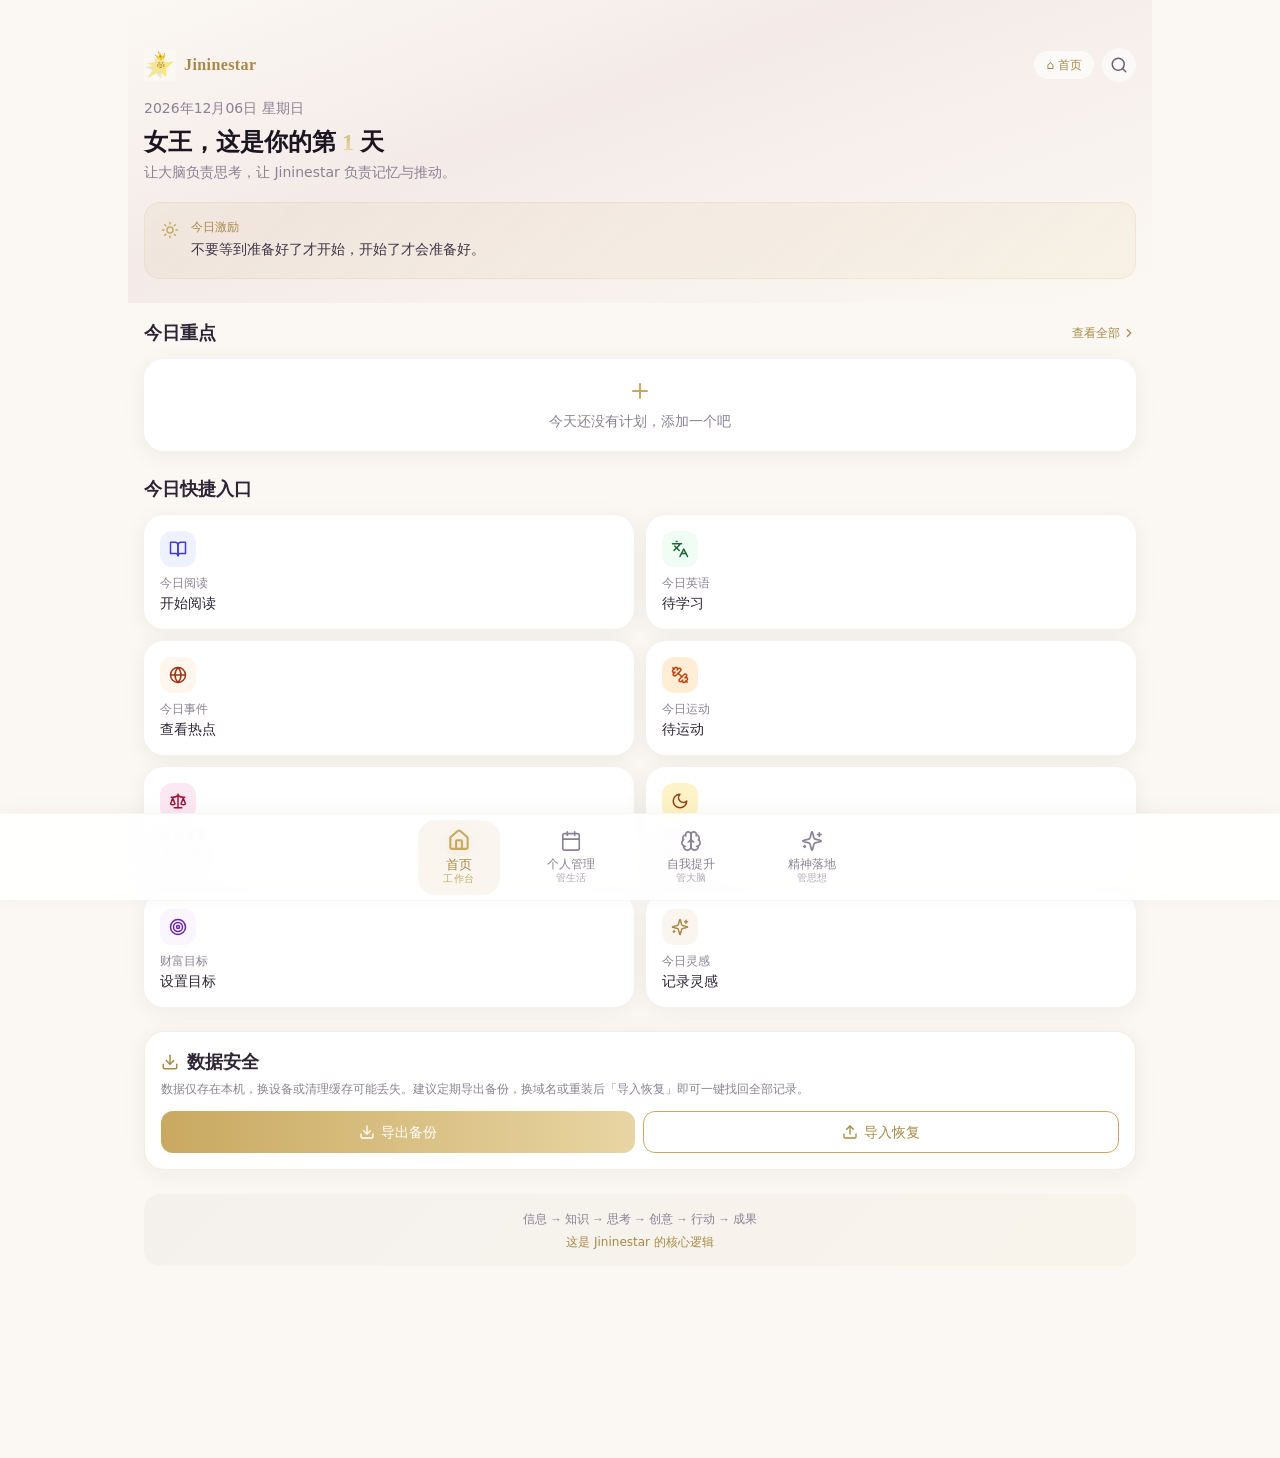
==== index.html @ ef62e043 "deploy: 替换 Logo.jsx 为自绘皇冠星星 PNG (dist-r33)" ====
<!DOCTYPE html>
<html lang="zh-CN">
  <head>
    <meta charset="UTF-8" />
    <link rel="icon" type="image/png" href="./favicon-32.png" />
    <link rel="apple-touch-icon" href="./apple-touch-icon.png" />
    <link rel="manifest" href="./manifest.json" />
    <meta name="viewport" content="width=device-width, initial-scale=1.0, maximum-scale=1.0, user-scalable=no, viewport-fit=cover" />
    <meta name="theme-color" content="#FBF8F3" />
    <meta name="background-color" content="#FBF8F3" />
    <meta name="apple-mobile-web-app-capable" content="yes" />
    <meta name="apple-mobile-web-app-status-bar-style" content="default" />
    <meta name="apple-mobile-web-app-title" content="Jininestar" />
    <meta name="mobile-web-app-capable" content="yes" />
    <meta name="application-name" content="Jininestar" />
    <meta name="description" content="个人大脑与生活管理工作台" />
    <link rel="apple-touch-startup-image" href="./apple-splash-1290-2796.png" media="(device-width: 430px) and (device-height: 932px) and (-webkit-device-pixel-ratio: 3) and (orientation: portrait)" />
    <link rel="apple-touch-startup-image" href="./apple-splash-1179-2556.png" media="(device-width: 393px) and (device-height: 852px) and (-webkit-device-pixel-ratio: 3) and (orientation: portrait)" />
    <link rel="apple-touch-startup-image" href="./apple-splash-1170-2532.png" media="(device-width: 390px) and (device-height: 844px) and (-webkit-device-pixel-ratio: 3) and (orientation: portrait)" />
    <link rel="apple-touch-startup-image" href="./apple-splash-1125-2436.png" media="(device-width: 375px) and (device-height: 812px) and (-webkit-device-pixel-ratio: 3) and (orientation: portrait)" />
    <link rel="apple-touch-startup-image" href="./apple-splash-750-1334.png" media="(device-width: 375px) and (device-height: 667px) and (-webkit-device-pixel-ratio: 2) and (orientation: portrait)" />
    <link rel="apple-touch-startup-image" href="./apple-splash-1242-2208.png" media="(device-width: 414px) and (device-height: 736px) and (-webkit-device-pixel-ratio: 3) and (orientation: portrait)" />
    <title>Jininestar | 个人大脑与生活管理工作台</title>
    <script type="module" crossorigin src="./assets/index-B7rKmwyx.js"></script>
    <link rel="stylesheet" crossorigin href="./assets/index-ClsYnGyh.css">
  </head>
  <body>
    <div id="root"></div>
  </body>
</html>
---- assets/index-ClsYnGyh.css ----
*,:before,:after{--tw-border-spacing-x: 0;--tw-border-spacing-y: 0;--tw-translate-x: 0;--tw-translate-y: 0;--tw-rotate: 0;--tw-skew-x: 0;--tw-skew-y: 0;--tw-scale-x: 1;--tw-scale-y: 1;--tw-pan-x: ;--tw-pan-y: ;--tw-pinch-zoom: ;--tw-scroll-snap-strictness: proximity;--tw-gradient-from-position: ;--tw-gradient-via-position: ;--tw-gradient-to-position: ;--tw-ordinal: ;--tw-slashed-zero: ;--tw-numeric-figure: ;--tw-numeric-spacing: ;--tw-numeric-fraction: ;--tw-ring-inset: ;--tw-ring-offset-width: 0px;--tw-ring-offset-color: #fff;--tw-ring-color: rgb(59 130 246 / .5);--tw-ring-offset-shadow: 0 0 #0000;--tw-ring-shadow: 0 0 #0000;--tw-shadow: 0 0 #0000;--tw-shadow-colored: 0 0 #0000;--tw-blur: ;--tw-brightness: ;--tw-contrast: ;--tw-grayscale: ;--tw-hue-rotate: ;--tw-invert: ;--tw-saturate: ;--tw-sepia: ;--tw-drop-shadow: ;--tw-backdrop-blur: ;--tw-backdrop-brightness: ;--tw-backdrop-contrast: ;--tw-backdrop-grayscale: ;--tw-backdrop-hue-rotate: ;--tw-backdrop-invert: ;--tw-backdrop-opacity: ;--tw-backdrop-saturate: ;--tw-backdrop-sepia: ;--tw-contain-size: ;--tw-contain-layout: ;--tw-contain-paint: ;--tw-contain-style: }::backdrop{--tw-border-spacing-x: 0;--tw-border-spacing-y: 0;--tw-translate-x: 0;--tw-translate-y: 0;--tw-rotate: 0;--tw-skew-x: 0;--tw-skew-y: 0;--tw-scale-x: 1;--tw-scale-y: 1;--tw-pan-x: ;--tw-pan-y: ;--tw-pinch-zoom: ;--tw-scroll-snap-strictness: proximity;--tw-gradient-from-position: ;--tw-gradient-via-position: ;--tw-gradient-to-position: ;--tw-ordinal: ;--tw-slashed-zero: ;--tw-numeric-figure: ;--tw-numeric-spacing: ;--tw-numeric-fraction: ;--tw-ring-inset: ;--tw-ring-offset-width: 0px;--tw-ring-offset-color: #fff;--tw-ring-color: rgb(59 130 246 / .5);--tw-ring-offset-shadow: 0 0 #0000;--tw-ring-shadow: 0 0 #0000;--tw-shadow: 0 0 #0000;--tw-shadow-colored: 0 0 #0000;--tw-blur: ;--tw-brightness: ;--tw-contrast: ;--tw-grayscale: ;--tw-hue-rotate: ;--tw-invert: ;--tw-saturate: ;--tw-sepia: ;--tw-drop-shadow: ;--tw-backdrop-blur: ;--tw-backdrop-brightness: ;--tw-backdrop-contrast: ;--tw-backdrop-grayscale: ;--tw-backdrop-hue-rotate: ;--tw-backdrop-invert: ;--tw-backdrop-opacity: ;--tw-backdrop-saturate: ;--tw-backdrop-sepia: ;--tw-contain-size: ;--tw-contain-layout: ;--tw-contain-paint: ;--tw-contain-style: }*,:before,:after{box-sizing:border-box;border-width:0;border-style:solid;border-color:#e5e7eb}:before,:after{--tw-content: ""}html,:host{line-height:1.5;-webkit-text-size-adjust:100%;-moz-tab-size:4;-o-tab-size:4;tab-size:4;font-family:PingFang SC,Microsoft YaHei,Hiragino Sans GB,-apple-system,system-ui,sans-serif;font-feature-settings:normal;font-variation-settings:normal;-webkit-tap-highlight-color:transparent}body{margin:0;line-height:inherit}hr{height:0;color:inherit;border-top-width:1px}abbr:where([title]){-webkit-text-decoration:underline dotted;text-decoration:underline dotted}h1,h2,h3,h4,h5,h6{font-size:inherit;font-weight:inherit}a{color:inherit;text-decoration:inherit}b,strong{font-weight:bolder}code,kbd,samp,pre{font-family:ui-monospace,SFMono-Regular,Menlo,Monaco,Consolas,Liberation Mono,Courier New,monospace;font-feature-settings:normal;font-variation-settings:normal;font-size:1em}small{font-size:80%}sub,sup{font-size:75%;line-height:0;position:relative;vertical-align:baseline}sub{bottom:-.25em}sup{top:-.5em}table{text-indent:0;border-color:inherit;border-collapse:collapse}button,input,optgroup,select,textarea{font-family:inherit;font-feature-settings:inherit;font-variation-settings:inherit;font-size:100%;font-weight:inherit;line-height:inherit;letter-spacing:inherit;color:inherit;margin:0;padding:0}button,select{text-transform:none}button,input:where([type=button]),input:where([type=reset]),input:where([type=submit]){-webkit-appearance:button;background-color:transparent;background-image:none}:-moz-focusring{outline:auto}:-moz-ui-invalid{box-shadow:none}progress{vertical-align:baseline}::-webkit-inner-spin-button,::-webkit-outer-spin-button{height:auto}[type=search]{-webkit-appearance:textfield;outline-offset:-2px}::-webkit-search-decoration{-webkit-appearance:none}::-webkit-file-upload-button{-webkit-appearance:button;font:inherit}summary{display:list-item}blockquote,dl,dd,h1,h2,h3,h4,h5,h6,hr,figure,p,pre{margin:0}fieldset{margin:0;padding:0}legend{padding:0}ol,ul,menu{list-style:none;margin:0;padding:0}dialog{padding:0}textarea{resize:vertical}input::-moz-placeholder,textarea::-moz-placeholder{opacity:1;color:#9ca3af}input::placeholder,textarea::placeholder{opacity:1;color:#9ca3af}button,[role=button]{cursor:pointer}:disabled{cursor:default}img,svg,video,canvas,audio,iframe,embed,object{display:block;vertical-align:middle}img,video{max-width:100%;height:auto}[hidden]:where(:not([hidden=until-found])){display:none}*{-webkit-tap-highlight-color:transparent;box-sizing:border-box}html{-webkit-text-size-adjust:100%;scroll-behavior:smooth}body{margin:0;padding:0;font-family:PingFang SC,Microsoft YaHei,Hiragino Sans GB,-apple-system,system-ui,sans-serif;background:#fbf8f3;color:#1a1520;-webkit-font-smoothing:antialiased;-moz-osx-font-smoothing:grayscale;overscroll-behavior:none}#root{min-height:100vh;min-height:100dvh}::-webkit-scrollbar{width:4px;height:4px}::-webkit-scrollbar-track{background:transparent}::-webkit-scrollbar-thumb{background:#c9a9614d;border-radius:4px}::-webkit-scrollbar-thumb:hover{background:#c9a96180}.brand-gradient-text{background:linear-gradient(135deg,#c9a961,#e8d5a3,#c9a961);background-size:200% 100%;-webkit-background-clip:text;-webkit-text-fill-color:transparent;background-clip:text;animation:shimmer 3s linear infinite}.gold-card{background:linear-gradient(135deg,#c9a96114,#e8d5a31f);border:1px solid rgba(201,169,97,.2)}.btn-primary{background:linear-gradient(135deg,#c9a961,#a88947);color:#fff;font-weight:500;border-radius:.875rem;transition:all .3s ease;box-shadow:0 4px 14px #c9a9614d}.btn-primary:hover{transform:translateY(-1px);box-shadow:0 6px 20px #c9a96166}.btn-primary:active{transform:translateY(0)}.btn-ghost{background:#c9a96114;color:#a88947;font-weight:500;border-radius:.875rem;transition:all .25s ease;border:1px solid rgba(201,169,97,.15)}.btn-ghost:hover{background:#c9a96124}.tag{display:inline-flex;align-items:center;padding:.15rem .6rem;border-radius:9999px;font-size:.7rem;font-weight:500;line-height:1.4}.input-field{width:100%;padding:.7rem 1rem;border-radius:.75rem;border:1.5px solid #ede9f0;background:#fff;font-size:.95rem;color:#1a1520;transition:all .25s ease;outline:none;height:2.875rem;min-height:2.875rem;box-sizing:border-box;line-height:1.4}.input-field[type=date],.input-field[type=time]{-webkit-appearance:none;-moz-appearance:none;appearance:none;padding-top:.55rem;padding-bottom:.55rem}.input-field:focus{border-color:#c9a961;box-shadow:0 0 0 3px #c9a9611f}.input-field::-moz-placeholder{color:#b0a8b8}.input-field::placeholder{color:#b0a8b8}.card{background:#fff;border-radius:1.25rem;box-shadow:0 4px 24px #1a15200f;transition:all .3s ease}.section-title{font-family:Songti SC,SimSun,STSong,Georgia,serif;font-weight:600;color:#2d2535}.safe-bottom{padding-bottom:env(safe-area-inset-bottom,0px)}.no-scrollbar::-webkit-scrollbar{display:none}.no-scrollbar{-ms-overflow-style:none;scrollbar-width:none}.pointer-events-none{pointer-events:none}.static{position:static}.fixed{position:fixed}.absolute{position:absolute}.relative{position:relative}.sticky{position:sticky}.inset-0{top:0;right:0;bottom:0;left:0}.-right-1{right:-.25rem}.-right-1\.5{right:-.375rem}.-top-1{top:-.25rem}.-top-1\.5{top:-.375rem}.bottom-0{bottom:0}.bottom-1{bottom:.25rem}.bottom-24{bottom:6rem}.left-0{left:0}.left-0\.5{left:.125rem}.left-1\/2{left:50%}.left-3{left:.75rem}.right-0{right:0}.right-1{right:.25rem}.right-2{right:.5rem}.right-4{right:1rem}.top-0{top:0}.top-0\.5{top:.125rem}.top-1{top:.25rem}.top-1\/2{top:50%}.top-2{top:.5rem}.z-10{z-index:10}.z-20{z-index:20}.z-30{z-index:30}.z-40{z-index:40}.z-50{z-index:50}.z-\[100\]{z-index:100}.z-\[110\]{z-index:110}.z-\[200\]{z-index:200}.mx-auto{margin-left:auto;margin-right:auto}.mb-0\.5{margin-bottom:.125rem}.mb-1{margin-bottom:.25rem}.mb-1\.5{margin-bottom:.375rem}.mb-2{margin-bottom:.5rem}.mb-3{margin-bottom:.75rem}.mb-4{margin-bottom:1rem}.mb-5{margin-bottom:1.25rem}.mb-6{margin-bottom:1.5rem}.mb-8{margin-bottom:2rem}.ml-1{margin-left:.25rem}.ml-2{margin-left:.5rem}.ml-8{margin-left:2rem}.ml-auto{margin-left:auto}.mr-0\.5{margin-right:.125rem}.mr-1{margin-right:.25rem}.mr-3{margin-right:.75rem}.mt-0\.5{margin-top:.125rem}.mt-1{margin-top:.25rem}.mt-1\.5{margin-top:.375rem}.mt-2{margin-top:.5rem}.mt-3{margin-top:.75rem}.mt-4{margin-top:1rem}.mt-5{margin-top:1.25rem}.mt-6{margin-top:1.5rem}.mt-8{margin-top:2rem}.line-clamp-1{overflow:hidden;display:-webkit-box;-webkit-box-orient:vertical;-webkit-line-clamp:1}.line-clamp-2{overflow:hidden;display:-webkit-box;-webkit-box-orient:vertical;-webkit-line-clamp:2}.line-clamp-3{overflow:hidden;display:-webkit-box;-webkit-box-orient:vertical;-webkit-line-clamp:3}.block{display:block}.inline-block{display:inline-block}.inline{display:inline}.flex{display:flex}.inline-flex{display:inline-flex}.grid{display:grid}.hidden{display:none}.aspect-\[3\/4\]{aspect-ratio:3/4}.aspect-square{aspect-ratio:1 / 1}.h-1{height:.25rem}.h-1\.5{height:.375rem}.h-10{height:2.5rem}.h-12{height:3rem}.h-14{height:3.5rem}.h-16{height:4rem}.h-2{height:.5rem}.h-20{height:5rem}.h-24{height:6rem}.h-28{height:7rem}.h-4{height:1rem}.h-5{height:1.25rem}.h-6{height:1.5rem}.h-7{height:1.75rem}.h-8{height:2rem}.h-9{height:2.25rem}.h-full{height:100%}.max-h-\[82vh\]{max-height:82vh}.min-h-\[40vh\]{min-height:40vh}.min-h-screen{min-height:100vh}.w-0\.5{width:.125rem}.w-1{width:.25rem}.w-10{width:2.5rem}.w-11{width:2.75rem}.w-12{width:3rem}.w-14{width:3.5rem}.w-16{width:4rem}.w-20{width:5rem}.w-4{width:1rem}.w-5{width:1.25rem}.w-6{width:1.5rem}.w-7{width:1.75rem}.w-8{width:2rem}.w-9{width:2.25rem}.w-\[72px\]{width:72px}.w-full{width:100%}.min-w-0{min-width:0px}.min-w-\[20px\]{min-width:20px}.max-w-lg{max-width:32rem}.max-w-md{max-width:28rem}.max-w-sm{max-width:24rem}.max-w-xs{max-width:20rem}.flex-1{flex:1 1 0%}.flex-shrink-0{flex-shrink:0}.-translate-x-1\/2{--tw-translate-x: -50%;transform:translate(var(--tw-translate-x),var(--tw-translate-y)) rotate(var(--tw-rotate)) skew(var(--tw-skew-x)) skewY(var(--tw-skew-y)) scaleX(var(--tw-scale-x)) scaleY(var(--tw-scale-y))}.-translate-y-1\/2{--tw-translate-y: -50%;transform:translate(var(--tw-translate-x),var(--tw-translate-y)) rotate(var(--tw-rotate)) skew(var(--tw-skew-x)) skewY(var(--tw-skew-y)) scaleX(var(--tw-scale-x)) scaleY(var(--tw-scale-y))}.translate-x-5{--tw-translate-x: 1.25rem;transform:translate(var(--tw-translate-x),var(--tw-translate-y)) rotate(var(--tw-rotate)) skew(var(--tw-skew-x)) skewY(var(--tw-skew-y)) scaleX(var(--tw-scale-x)) scaleY(var(--tw-scale-y))}.scale-105{--tw-scale-x: 1.05;--tw-scale-y: 1.05;transform:translate(var(--tw-translate-x),var(--tw-translate-y)) rotate(var(--tw-rotate)) skew(var(--tw-skew-x)) skewY(var(--tw-skew-y)) scaleX(var(--tw-scale-x)) scaleY(var(--tw-scale-y))}.scale-95{--tw-scale-x: .95;--tw-scale-y: .95;transform:translate(var(--tw-translate-x),var(--tw-translate-y)) rotate(var(--tw-rotate)) skew(var(--tw-skew-x)) skewY(var(--tw-skew-y)) scaleX(var(--tw-scale-x)) scaleY(var(--tw-scale-y))}.transform{transform:translate(var(--tw-translate-x),var(--tw-translate-y)) rotate(var(--tw-rotate)) skew(var(--tw-skew-x)) skewY(var(--tw-skew-y)) scaleX(var(--tw-scale-x)) scaleY(var(--tw-scale-y))}.animate-fade-in{animation:fadeIn .5s ease-out}@keyframes spin{to{transform:rotate(360deg)}}.animate-spin{animation:spin 1s linear infinite}.cursor-not-allowed{cursor:not-allowed}.cursor-pointer{cursor:pointer}.resize-none{resize:none}.resize{resize:both}.grid-cols-2{grid-template-columns:repeat(2,minmax(0,1fr))}.grid-cols-3{grid-template-columns:repeat(3,minmax(0,1fr))}.grid-cols-7{grid-template-columns:repeat(7,minmax(0,1fr))}.flex-col{flex-direction:column}.flex-wrap{flex-wrap:wrap}.items-start{align-items:flex-start}.items-end{align-items:flex-end}.items-center{align-items:center}.items-baseline{align-items:baseline}.justify-center{justify-content:center}.justify-between{justify-content:space-between}.justify-around{justify-content:space-around}.gap-0\.5{gap:.125rem}.gap-1{gap:.25rem}.gap-1\.5{gap:.375rem}.gap-2{gap:.5rem}.gap-2\.5{gap:.625rem}.gap-3{gap:.75rem}.gap-4{gap:1rem}.gap-6{gap:1.5rem}.space-y-0\.5>:not([hidden])~:not([hidden]){--tw-space-y-reverse: 0;margin-top:calc(.125rem * calc(1 - var(--tw-space-y-reverse)));margin-bottom:calc(.125rem * var(--tw-space-y-reverse))}.space-y-1>:not([hidden])~:not([hidden]){--tw-space-y-reverse: 0;margin-top:calc(.25rem * calc(1 - var(--tw-space-y-reverse)));margin-bottom:calc(.25rem * var(--tw-space-y-reverse))}.space-y-1\.5>:not([hidden])~:not([hidden]){--tw-space-y-reverse: 0;margin-top:calc(.375rem * calc(1 - var(--tw-space-y-reverse)));margin-bottom:calc(.375rem * var(--tw-space-y-reverse))}.space-y-2>:not([hidden])~:not([hidden]){--tw-space-y-reverse: 0;margin-top:calc(.5rem * calc(1 - var(--tw-space-y-reverse)));margin-bottom:calc(.5rem * var(--tw-space-y-reverse))}.space-y-3>:not([hidden])~:not([hidden]){--tw-space-y-reverse: 0;margin-top:calc(.75rem * calc(1 - var(--tw-space-y-reverse)));margin-bottom:calc(.75rem * var(--tw-space-y-reverse))}.space-y-4>:not([hidden])~:not([hidden]){--tw-space-y-reverse: 0;margin-top:calc(1rem * calc(1 - var(--tw-space-y-reverse)));margin-bottom:calc(1rem * var(--tw-space-y-reverse))}.divide-y>:not([hidden])~:not([hidden]){--tw-divide-y-reverse: 0;border-top-width:calc(1px * calc(1 - var(--tw-divide-y-reverse)));border-bottom-width:calc(1px * var(--tw-divide-y-reverse))}.divide-ink-50>:not([hidden])~:not([hidden]){--tw-divide-opacity: 1;border-color:rgb(247 245 249 / var(--tw-divide-opacity, 1))}.self-stretch{align-self:stretch}.overflow-hidden{overflow:hidden}.overflow-x-auto{overflow-x:auto}.overflow-y-auto{overflow-y:auto}.truncate{overflow:hidden;text-overflow:ellipsis;white-space:nowrap}.whitespace-nowrap{white-space:nowrap}.whitespace-pre-line{white-space:pre-line}.whitespace-pre-wrap{white-space:pre-wrap}.break-all{word-break:break-all}.rounded-2xl{border-radius:1rem}.rounded-3xl{border-radius:1.5rem}.rounded-full{border-radius:9999px}.rounded-lg{border-radius:.5rem}.rounded-xl{border-radius:.75rem}.rounded-t-3xl{border-top-left-radius:1.5rem;border-top-right-radius:1.5rem}.rounded-t-md{border-top-left-radius:.375rem;border-top-right-radius:.375rem}.border{border-width:1px}.border-2{border-width:2px}.border-b{border-bottom-width:1px}.border-t{border-top-width:1px}.border-dashed{border-style:dashed}.border-brand-goldSoft{border-color:#c9a9611f}.border-green-100{--tw-border-opacity: 1;border-color:rgb(220 252 231 / var(--tw-border-opacity, 1))}.border-ink-100{--tw-border-opacity: 1;border-color:rgb(237 233 240 / var(--tw-border-opacity, 1))}.border-ink-200{--tw-border-opacity: 1;border-color:rgb(212 205 217 / var(--tw-border-opacity, 1))}.border-ink-50{--tw-border-opacity: 1;border-color:rgb(247 245 249 / var(--tw-border-opacity, 1))}.border-pink-300{--tw-border-opacity: 1;border-color:rgb(249 168 212 / var(--tw-border-opacity, 1))}.border-white\/20{border-color:#fff3}.bg-amber-100{--tw-bg-opacity: 1;background-color:rgb(254 243 199 / var(--tw-bg-opacity, 1))}.bg-amber-50{--tw-bg-opacity: 1;background-color:rgb(255 251 235 / var(--tw-bg-opacity, 1))}.bg-amber-500{--tw-bg-opacity: 1;background-color:rgb(245 158 11 / var(--tw-bg-opacity, 1))}.bg-black\/30{background-color:#0000004d}.bg-black\/40{background-color:#0006}.bg-brand-gold{--tw-bg-opacity: 1;background-color:rgb(201 169 97 / var(--tw-bg-opacity, 1))}.bg-brand-gold\/10{background-color:#c9a9611a}.bg-brand-gold\/20{background-color:#c9a96133}.bg-brand-goldSoft{background-color:#c9a9611f}.bg-cream{--tw-bg-opacity: 1;background-color:rgb(251 248 243 / var(--tw-bg-opacity, 1))}.bg-cream\/50{background-color:#fbf8f380}.bg-cream\/60{background-color:#fbf8f399}.bg-gray-100{--tw-bg-opacity: 1;background-color:rgb(243 244 246 / var(--tw-bg-opacity, 1))}.bg-green-50{--tw-bg-opacity: 1;background-color:rgb(240 253 244 / var(--tw-bg-opacity, 1))}.bg-green-500{--tw-bg-opacity: 1;background-color:rgb(34 197 94 / var(--tw-bg-opacity, 1))}.bg-ink-100{--tw-bg-opacity: 1;background-color:rgb(237 233 240 / var(--tw-bg-opacity, 1))}.bg-ink-200{--tw-bg-opacity: 1;background-color:rgb(212 205 217 / var(--tw-bg-opacity, 1))}.bg-ink-50{--tw-bg-opacity: 1;background-color:rgb(247 245 249 / var(--tw-bg-opacity, 1))}.bg-ink-700{--tw-bg-opacity: 1;background-color:rgb(61 53 72 / var(--tw-bg-opacity, 1))}.bg-orange-50{--tw-bg-opacity: 1;background-color:rgb(255 247 237 / var(--tw-bg-opacity, 1))}.bg-pink-100{--tw-bg-opacity: 1;background-color:rgb(252 231 243 / var(--tw-bg-opacity, 1))}.bg-pink-50{--tw-bg-opacity: 1;background-color:rgb(253 242 248 / var(--tw-bg-opacity, 1))}.bg-pink-500{--tw-bg-opacity: 1;background-color:rgb(236 72 153 / var(--tw-bg-opacity, 1))}.bg-purple-50{--tw-bg-opacity: 1;background-color:rgb(250 245 255 / var(--tw-bg-opacity, 1))}.bg-red-50{--tw-bg-opacity: 1;background-color:rgb(254 242 242 / var(--tw-bg-opacity, 1))}.bg-red-500{--tw-bg-opacity: 1;background-color:rgb(239 68 68 / var(--tw-bg-opacity, 1))}.bg-white{--tw-bg-opacity: 1;background-color:rgb(255 255 255 / var(--tw-bg-opacity, 1))}.bg-white\/10{background-color:#ffffff1a}.bg-white\/60{background-color:#fff9}.bg-white\/70{background-color:#ffffffb3}.bg-white\/80{background-color:#fffc}.bg-white\/90{background-color:#ffffffe6}.bg-white\/95{background-color:#fffffff2}.fill-current{fill:currentColor}.object-cover{-o-object-fit:cover;object-fit:cover}.p-1{padding:.25rem}.p-1\.5{padding:.375rem}.p-2{padding:.5rem}.p-2\.5{padding:.625rem}.p-3{padding:.75rem}.p-4{padding:1rem}.p-5{padding:1.25rem}.p-6{padding:1.5rem}.px-1{padding-left:.25rem;padding-right:.25rem}.px-2{padding-left:.5rem;padding-right:.5rem}.px-2\.5{padding-left:.625rem;padding-right:.625rem}.px-3{padding-left:.75rem;padding-right:.75rem}.px-4{padding-left:1rem;padding-right:1rem}.px-5{padding-left:1.25rem;padding-right:1.25rem}.px-6{padding-left:1.5rem;padding-right:1.5rem}.px-8{padding-left:2rem;padding-right:2rem}.py-0\.5{padding-top:.125rem;padding-bottom:.125rem}.py-1{padding-top:.25rem;padding-bottom:.25rem}.py-1\.5{padding-top:.375rem;padding-bottom:.375rem}.py-10{padding-top:2.5rem;padding-bottom:2.5rem}.py-12{padding-top:3rem;padding-bottom:3rem}.py-16{padding-top:4rem;padding-bottom:4rem}.py-2{padding-top:.5rem;padding-bottom:.5rem}.py-2\.5{padding-top:.625rem;padding-bottom:.625rem}.py-3{padding-top:.75rem;padding-bottom:.75rem}.py-3\.5{padding-top:.875rem;padding-bottom:.875rem}.py-4{padding-top:1rem;padding-bottom:1rem}.py-8{padding-top:2rem;padding-bottom:2rem}.pb-2{padding-bottom:.5rem}.pb-20{padding-bottom:5rem}.pb-3{padding-bottom:.75rem}.pb-32{padding-bottom:8rem}.pb-4{padding-bottom:1rem}.pb-6{padding-bottom:1.5rem}.pb-8{padding-bottom:2rem}.pl-10{padding-left:2.5rem}.pl-3{padding-left:.75rem}.pl-9{padding-left:2.25rem}.pr-1{padding-right:.25rem}.pr-4{padding-right:1rem}.pt-1{padding-top:.25rem}.pt-12{padding-top:3rem}.pt-16{padding-top:4rem}.pt-2{padding-top:.5rem}.pt-3{padding-top:.75rem}.pt-4{padding-top:1rem}.pt-6{padding-top:1.5rem}.text-left{text-align:left}.text-center{text-align:center}.text-right{text-align:right}.font-serif{font-family:Songti SC,SimSun,STSong,Georgia,serif}.text-2xl{font-size:1.5rem;line-height:2rem}.text-3xl{font-size:1.875rem;line-height:2.25rem}.text-4xl{font-size:2.25rem;line-height:2.5rem}.text-\[10px\]{font-size:10px}.text-\[11px\]{font-size:11px}.text-\[8px\]{font-size:8px}.text-base{font-size:1rem;line-height:1.5rem}.text-lg{font-size:1.125rem;line-height:1.75rem}.text-sm{font-size:.875rem;line-height:1.25rem}.text-xl{font-size:1.25rem;line-height:1.75rem}.text-xs{font-size:.75rem;line-height:1rem}.font-bold{font-weight:700}.font-medium{font-weight:500}.font-semibold{font-weight:600}.italic{font-style:italic}.leading-none{line-height:1}.leading-relaxed{line-height:1.625}.leading-snug{line-height:1.375}.leading-tight{line-height:1.25}.tracking-wide{letter-spacing:.025em}.text-amber-500{--tw-text-opacity: 1;color:rgb(245 158 11 / var(--tw-text-opacity, 1))}.text-amber-600{--tw-text-opacity: 1;color:rgb(217 119 6 / var(--tw-text-opacity, 1))}.text-amber-700{--tw-text-opacity: 1;color:rgb(180 83 9 / var(--tw-text-opacity, 1))}.text-brand-gold{--tw-text-opacity: 1;color:rgb(201 169 97 / var(--tw-text-opacity, 1))}.text-brand-goldDeep{--tw-text-opacity: 1;color:rgb(168 137 71 / var(--tw-text-opacity, 1))}.text-brand-goldLight{--tw-text-opacity: 1;color:rgb(232 213 163 / var(--tw-text-opacity, 1))}.text-gray-600{--tw-text-opacity: 1;color:rgb(75 85 99 / var(--tw-text-opacity, 1))}.text-green-500{--tw-text-opacity: 1;color:rgb(34 197 94 / var(--tw-text-opacity, 1))}.text-green-600{--tw-text-opacity: 1;color:rgb(22 163 74 / var(--tw-text-opacity, 1))}.text-green-700{--tw-text-opacity: 1;color:rgb(21 128 61 / var(--tw-text-opacity, 1))}.text-ink-200{--tw-text-opacity: 1;color:rgb(212 205 217 / var(--tw-text-opacity, 1))}.text-ink-300{--tw-text-opacity: 1;color:rgb(176 168 184 / var(--tw-text-opacity, 1))}.text-ink-400{--tw-text-opacity: 1;color:rgb(138 129 148 / var(--tw-text-opacity, 1))}.text-ink-500{--tw-text-opacity: 1;color:rgb(107 98 117 / var(--tw-text-opacity, 1))}.text-ink-600{--tw-text-opacity: 1;color:rgb(79 70 88 / var(--tw-text-opacity, 1))}.text-ink-700{--tw-text-opacity: 1;color:rgb(61 53 72 / var(--tw-text-opacity, 1))}.text-ink-800{--tw-text-opacity: 1;color:rgb(45 37 53 / var(--tw-text-opacity, 1))}.text-ink-900{--tw-text-opacity: 1;color:rgb(26 21 32 / var(--tw-text-opacity, 1))}.text-orange-500{--tw-text-opacity: 1;color:rgb(249 115 22 / var(--tw-text-opacity, 1))}.text-orange-600{--tw-text-opacity: 1;color:rgb(234 88 12 / var(--tw-text-opacity, 1))}.text-orange-700{--tw-text-opacity: 1;color:rgb(194 65 12 / var(--tw-text-opacity, 1))}.text-pink-400{--tw-text-opacity: 1;color:rgb(244 114 182 / var(--tw-text-opacity, 1))}.text-pink-500{--tw-text-opacity: 1;color:rgb(236 72 153 / var(--tw-text-opacity, 1))}.text-pink-600{--tw-text-opacity: 1;color:rgb(219 39 119 / var(--tw-text-opacity, 1))}.text-purple-600{--tw-text-opacity: 1;color:rgb(147 51 234 / var(--tw-text-opacity, 1))}.text-purple-700{--tw-text-opacity: 1;color:rgb(126 34 206 / var(--tw-text-opacity, 1))}.text-red-300{--tw-text-opacity: 1;color:rgb(252 165 165 / var(--tw-text-opacity, 1))}.text-red-400{--tw-text-opacity: 1;color:rgb(248 113 113 / var(--tw-text-opacity, 1))}.text-red-500{--tw-text-opacity: 1;color:rgb(239 68 68 / var(--tw-text-opacity, 1))}.text-teal-700{--tw-text-opacity: 1;color:rgb(15 118 110 / var(--tw-text-opacity, 1))}.text-white{--tw-text-opacity: 1;color:rgb(255 255 255 / var(--tw-text-opacity, 1))}.text-white\/80{color:#fffc}.line-through{text-decoration-line:line-through}.opacity-10{opacity:.1}.opacity-20{opacity:.2}.opacity-50{opacity:.5}.shadow-float{--tw-shadow: 0 8px 40px rgba(26, 21, 32, .12);--tw-shadow-colored: 0 8px 40px var(--tw-shadow-color);box-shadow:var(--tw-ring-offset-shadow, 0 0 #0000),var(--tw-ring-shadow, 0 0 #0000),var(--tw-shadow)}.shadow-gold{--tw-shadow: 0 4px 20px rgba(201, 169, 97, .25);--tw-shadow-colored: 0 4px 20px var(--tw-shadow-color);box-shadow:var(--tw-ring-offset-shadow, 0 0 #0000),var(--tw-ring-shadow, 0 0 #0000),var(--tw-shadow)}.shadow-md{--tw-shadow: 0 4px 6px -1px rgb(0 0 0 / .1), 0 2px 4px -2px rgb(0 0 0 / .1);--tw-shadow-colored: 0 4px 6px -1px var(--tw-shadow-color), 0 2px 4px -2px var(--tw-shadow-color);box-shadow:var(--tw-ring-offset-shadow, 0 0 #0000),var(--tw-ring-shadow, 0 0 #0000),var(--tw-shadow)}.shadow-sm{--tw-shadow: 0 1px 2px 0 rgb(0 0 0 / .05);--tw-shadow-colored: 0 1px 2px 0 var(--tw-shadow-color);box-shadow:var(--tw-ring-offset-shadow, 0 0 #0000),var(--tw-ring-shadow, 0 0 #0000),var(--tw-shadow)}.outline-none{outline:2px solid transparent;outline-offset:2px}.ring-1{--tw-ring-offset-shadow: var(--tw-ring-inset) 0 0 0 var(--tw-ring-offset-width) var(--tw-ring-offset-color);--tw-ring-shadow: var(--tw-ring-inset) 0 0 0 calc(1px + var(--tw-ring-offset-width)) var(--tw-ring-color);box-shadow:var(--tw-ring-offset-shadow),var(--tw-ring-shadow),var(--tw-shadow, 0 0 #0000)}.ring-brand-gold{--tw-ring-opacity: 1;--tw-ring-color: rgb(201 169 97 / var(--tw-ring-opacity, 1))}.blur{--tw-blur: blur(8px);filter:var(--tw-blur) var(--tw-brightness) var(--tw-contrast) var(--tw-grayscale) var(--tw-hue-rotate) var(--tw-invert) var(--tw-saturate) var(--tw-sepia) var(--tw-drop-shadow)}.drop-shadow{--tw-drop-shadow: drop-shadow(0 1px 2px rgb(0 0 0 / .1)) drop-shadow(0 1px 1px rgb(0 0 0 / .06));filter:var(--tw-blur) var(--tw-brightness) var(--tw-contrast) var(--tw-grayscale) var(--tw-hue-rotate) var(--tw-invert) var(--tw-saturate) var(--tw-sepia) var(--tw-drop-shadow)}.filter{filter:var(--tw-blur) var(--tw-brightness) var(--tw-contrast) var(--tw-grayscale) var(--tw-hue-rotate) var(--tw-invert) var(--tw-saturate) var(--tw-sepia) var(--tw-drop-shadow)}.backdrop-blur-lg{--tw-backdrop-blur: blur(16px);-webkit-backdrop-filter:var(--tw-backdrop-blur) var(--tw-backdrop-brightness) var(--tw-backdrop-contrast) var(--tw-backdrop-grayscale) var(--tw-backdrop-hue-rotate) var(--tw-backdrop-invert) var(--tw-backdrop-opacity) var(--tw-backdrop-saturate) var(--tw-backdrop-sepia);backdrop-filter:var(--tw-backdrop-blur) var(--tw-backdrop-brightness) var(--tw-backdrop-contrast) var(--tw-backdrop-grayscale) var(--tw-backdrop-hue-rotate) var(--tw-backdrop-invert) var(--tw-backdrop-opacity) var(--tw-backdrop-saturate) var(--tw-backdrop-sepia)}.backdrop-blur-sm{--tw-backdrop-blur: blur(4px);-webkit-backdrop-filter:var(--tw-backdrop-blur) var(--tw-backdrop-brightness) var(--tw-backdrop-contrast) var(--tw-backdrop-grayscale) var(--tw-backdrop-hue-rotate) var(--tw-backdrop-invert) var(--tw-backdrop-opacity) var(--tw-backdrop-saturate) var(--tw-backdrop-sepia);backdrop-filter:var(--tw-backdrop-blur) var(--tw-backdrop-brightness) var(--tw-backdrop-contrast) var(--tw-backdrop-grayscale) var(--tw-backdrop-hue-rotate) var(--tw-backdrop-invert) var(--tw-backdrop-opacity) var(--tw-backdrop-saturate) var(--tw-backdrop-sepia)}.transition{transition-property:color,background-color,border-color,text-decoration-color,fill,stroke,opacity,box-shadow,transform,filter,backdrop-filter;transition-timing-function:cubic-bezier(.4,0,.2,1);transition-duration:.15s}.transition-all{transition-property:all;transition-timing-function:cubic-bezier(.4,0,.2,1);transition-duration:.15s}.transition-colors{transition-property:color,background-color,border-color,text-decoration-color,fill,stroke;transition-timing-function:cubic-bezier(.4,0,.2,1);transition-duration:.15s}.transition-transform{transition-property:transform;transition-timing-function:cubic-bezier(.4,0,.2,1);transition-duration:.15s}.duration-1000{transition-duration:1s}.duration-300{transition-duration:.3s}.duration-500{transition-duration:.5s}.ease-in-out{transition-timing-function:cubic-bezier(.4,0,.2,1)}.ease-out{transition-timing-function:cubic-bezier(0,0,.2,1)}.tap-highlight-none{-webkit-tap-highlight-color:transparent}.page-container{max-width:480px;margin:0 auto;min-height:100vh;min-height:100dvh}@media (min-width: 768px){.page-container{max-width:768px}}@media (min-width: 1024px){.page-container{max-width:1024px}}@keyframes float{0%,to{transform:translateY(0)}50%{transform:translateY(-12px)}}@keyframes fadeIn{0%{opacity:0}to{opacity:1}}@keyframes slideUp{0%{opacity:0;transform:translateY(20px)}to{opacity:1;transform:translateY(0)}}@keyframes scaleIn{0%{opacity:0;transform:scale(.95)}to{opacity:1;transform:scale(1)}}@keyframes spin{0%{transform:rotate(0)}to{transform:rotate(360deg)}}@keyframes shimmer{0%{background-position:-200% 0}to{background-position:200% 0}}@keyframes crushSpin{0%{transform:scale(1) rotate(0);opacity:1}50%{transform:scale(.8) rotate(180deg);opacity:.6}to{transform:scale(0) rotate(360deg);opacity:0}}.hover\:scale-105:hover{--tw-scale-x: 1.05;--tw-scale-y: 1.05;transform:translate(var(--tw-translate-x),var(--tw-translate-y)) rotate(var(--tw-rotate)) skew(var(--tw-skew-x)) skewY(var(--tw-skew-y)) scaleX(var(--tw-scale-x)) scaleY(var(--tw-scale-y))}.hover\:scale-110:hover{--tw-scale-x: 1.1;--tw-scale-y: 1.1;transform:translate(var(--tw-translate-x),var(--tw-translate-y)) rotate(var(--tw-rotate)) skew(var(--tw-skew-x)) skewY(var(--tw-skew-y)) scaleX(var(--tw-scale-x)) scaleY(var(--tw-scale-y))}.hover\:bg-ink-200:hover{--tw-bg-opacity: 1;background-color:rgb(212 205 217 / var(--tw-bg-opacity, 1))}.hover\:bg-ink-50:hover{--tw-bg-opacity: 1;background-color:rgb(247 245 249 / var(--tw-bg-opacity, 1))}.hover\:bg-pink-200:hover{--tw-bg-opacity: 1;background-color:rgb(251 207 232 / var(--tw-bg-opacity, 1))}.hover\:bg-red-50:hover{--tw-bg-opacity: 1;background-color:rgb(254 242 242 / var(--tw-bg-opacity, 1))}.hover\:bg-white\/60:hover{background-color:#fff9}.hover\:bg-white\/80:hover{background-color:#fffc}.hover\:bg-white\/90:hover{background-color:#ffffffe6}.hover\:text-brand-goldDeep:hover{--tw-text-opacity: 1;color:rgb(168 137 71 / var(--tw-text-opacity, 1))}.hover\:text-pink-700:hover{--tw-text-opacity: 1;color:rgb(190 24 93 / var(--tw-text-opacity, 1))}.hover\:text-red-400:hover{--tw-text-opacity: 1;color:rgb(248 113 113 / var(--tw-text-opacity, 1))}.hover\:shadow-float:hover{--tw-shadow: 0 8px 40px rgba(26, 21, 32, .12);--tw-shadow-colored: 0 8px 40px var(--tw-shadow-color);box-shadow:var(--tw-ring-offset-shadow, 0 0 #0000),var(--tw-ring-shadow, 0 0 #0000),var(--tw-shadow)}.focus\:border-brand-gold:focus{--tw-border-opacity: 1;border-color:rgb(201 169 97 / var(--tw-border-opacity, 1))}.focus\:outline-none:focus{outline:2px solid transparent;outline-offset:2px}.focus\:ring-1:focus{--tw-ring-offset-shadow: var(--tw-ring-inset) 0 0 0 var(--tw-ring-offset-width) var(--tw-ring-offset-color);--tw-ring-shadow: var(--tw-ring-inset) 0 0 0 calc(1px + var(--tw-ring-offset-width)) var(--tw-ring-color);box-shadow:var(--tw-ring-offset-shadow),var(--tw-ring-shadow),var(--tw-shadow, 0 0 #0000)}.focus\:ring-2:focus{--tw-ring-offset-shadow: var(--tw-ring-inset) 0 0 0 var(--tw-ring-offset-width) var(--tw-ring-offset-color);--tw-ring-shadow: var(--tw-ring-inset) 0 0 0 calc(2px + var(--tw-ring-offset-width)) var(--tw-ring-color);box-shadow:var(--tw-ring-offset-shadow),var(--tw-ring-shadow),var(--tw-shadow, 0 0 #0000)}.focus\:ring-brand-gold\/30:focus{--tw-ring-color: rgb(201 169 97 / .3)}.active\:scale-95:active{--tw-scale-x: .95;--tw-scale-y: .95;transform:translate(var(--tw-translate-x),var(--tw-translate-y)) rotate(var(--tw-rotate)) skew(var(--tw-skew-x)) skewY(var(--tw-skew-y)) scaleX(var(--tw-scale-x)) scaleY(var(--tw-scale-y))}.active\:scale-98:active{--tw-scale-x: .98;--tw-scale-y: .98;transform:translate(var(--tw-translate-x),var(--tw-translate-y)) rotate(var(--tw-rotate)) skew(var(--tw-skew-x)) skewY(var(--tw-skew-y)) scaleX(var(--tw-scale-x)) scaleY(var(--tw-scale-y))}.active\:scale-\[0\.99\]:active{--tw-scale-x: .99;--tw-scale-y: .99;transform:translate(var(--tw-translate-x),var(--tw-translate-y)) rotate(var(--tw-rotate)) skew(var(--tw-skew-x)) skewY(var(--tw-skew-y)) scaleX(var(--tw-scale-x)) scaleY(var(--tw-scale-y))}.active\:opacity-70:active{opacity:.7}@media (min-width: 768px){.md\:right-8{right:2rem}}
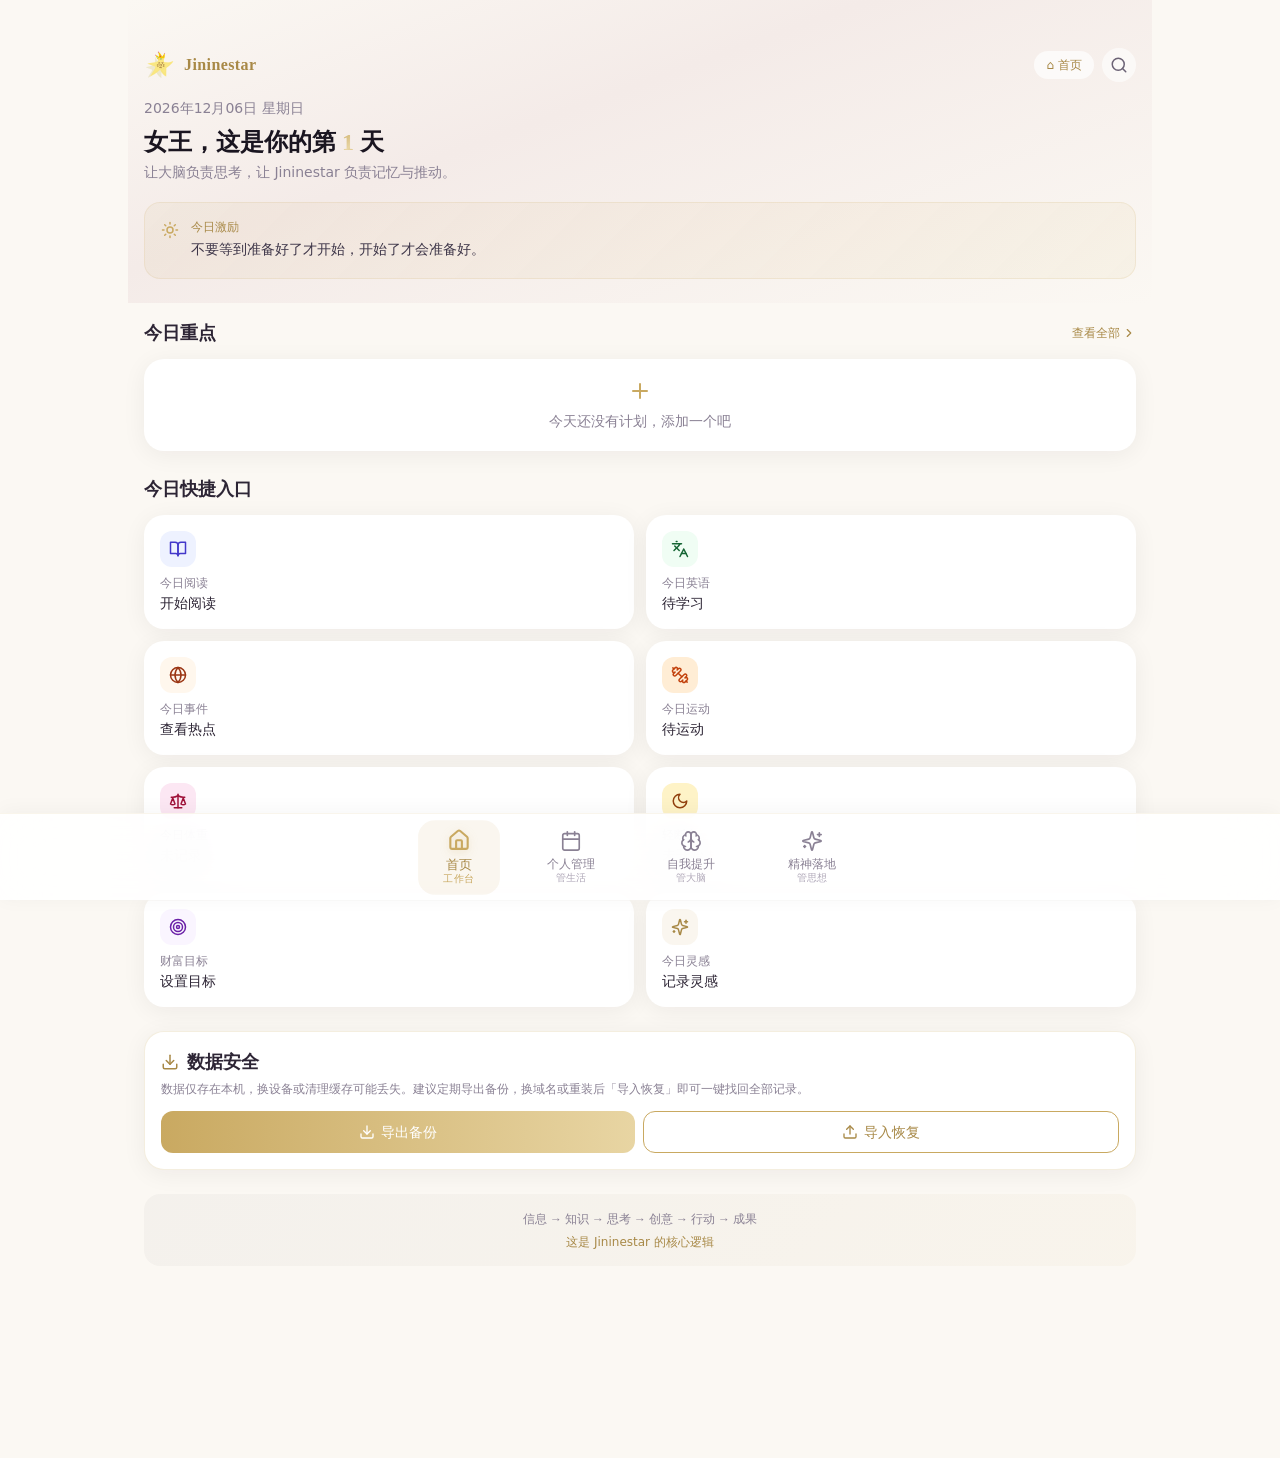
==== commit 097b2a8c: "feat: 自绘启动屏（用户 Jinestar be yourself 整图）+ 1s JS overlay 淡出 (dist-r36) - 6 个 iOS apple-splash-*.png 用 " ====
--- a/index.html
+++ b/index.html
@@ -21,10 +21,36 @@
     <link rel="apple-touch-startup-image" href="./apple-splash-750-1334.png" media="(device-width: 375px) and (device-height: 667px) and (-webkit-device-pixel-ratio: 2) and (orientation: portrait)" />
     <link rel="apple-touch-startup-image" href="./apple-splash-1242-2208.png" media="(device-width: 414px) and (device-height: 736px) and (-webkit-device-pixel-ratio: 3) and (orientation: portrait)" />
     <title>Jininestar | 个人大脑与生活管理工作台</title>
-    <script type="module" crossorigin src="./assets/index-B7rKmwyx.js"></script>
+    <style>
+      /* 自绘启动屏覆盖层：1s 后由 main.jsx 触发淡出（与 iOS 系统启动屏 apple-splash-* 同步） */
+      #__splash__ {
+        position: fixed;
+        inset: 0;
+        z-index: 9999;
+        background: #FBF8F3;
+        display: flex;
+        align-items: center;
+        justify-content: center;
+        opacity: 1;
+        transition: opacity 0.4s ease;
+        pointer-events: none;
+      }
+      #__splash__.is-fading { opacity: 0; }
+      #__splash__ img {
+        width: 100%;
+        height: 100%;
+        -o-object-fit: cover;
+           object-fit: cover;
+        display: block;
+      }
+    </style>
+    <script type="module" crossorigin src="./assets/index-Iz5scrlR.js"></script>
     <link rel="stylesheet" crossorigin href="./assets/index-ClsYnGyh.css">
   </head>
   <body>
+    <div id="__splash__" aria-hidden="true">
+      <img src="./splash.png" alt="Jininestar" decoding="async">
+    </div>
     <div id="root"></div>
   </body>
 </html>
